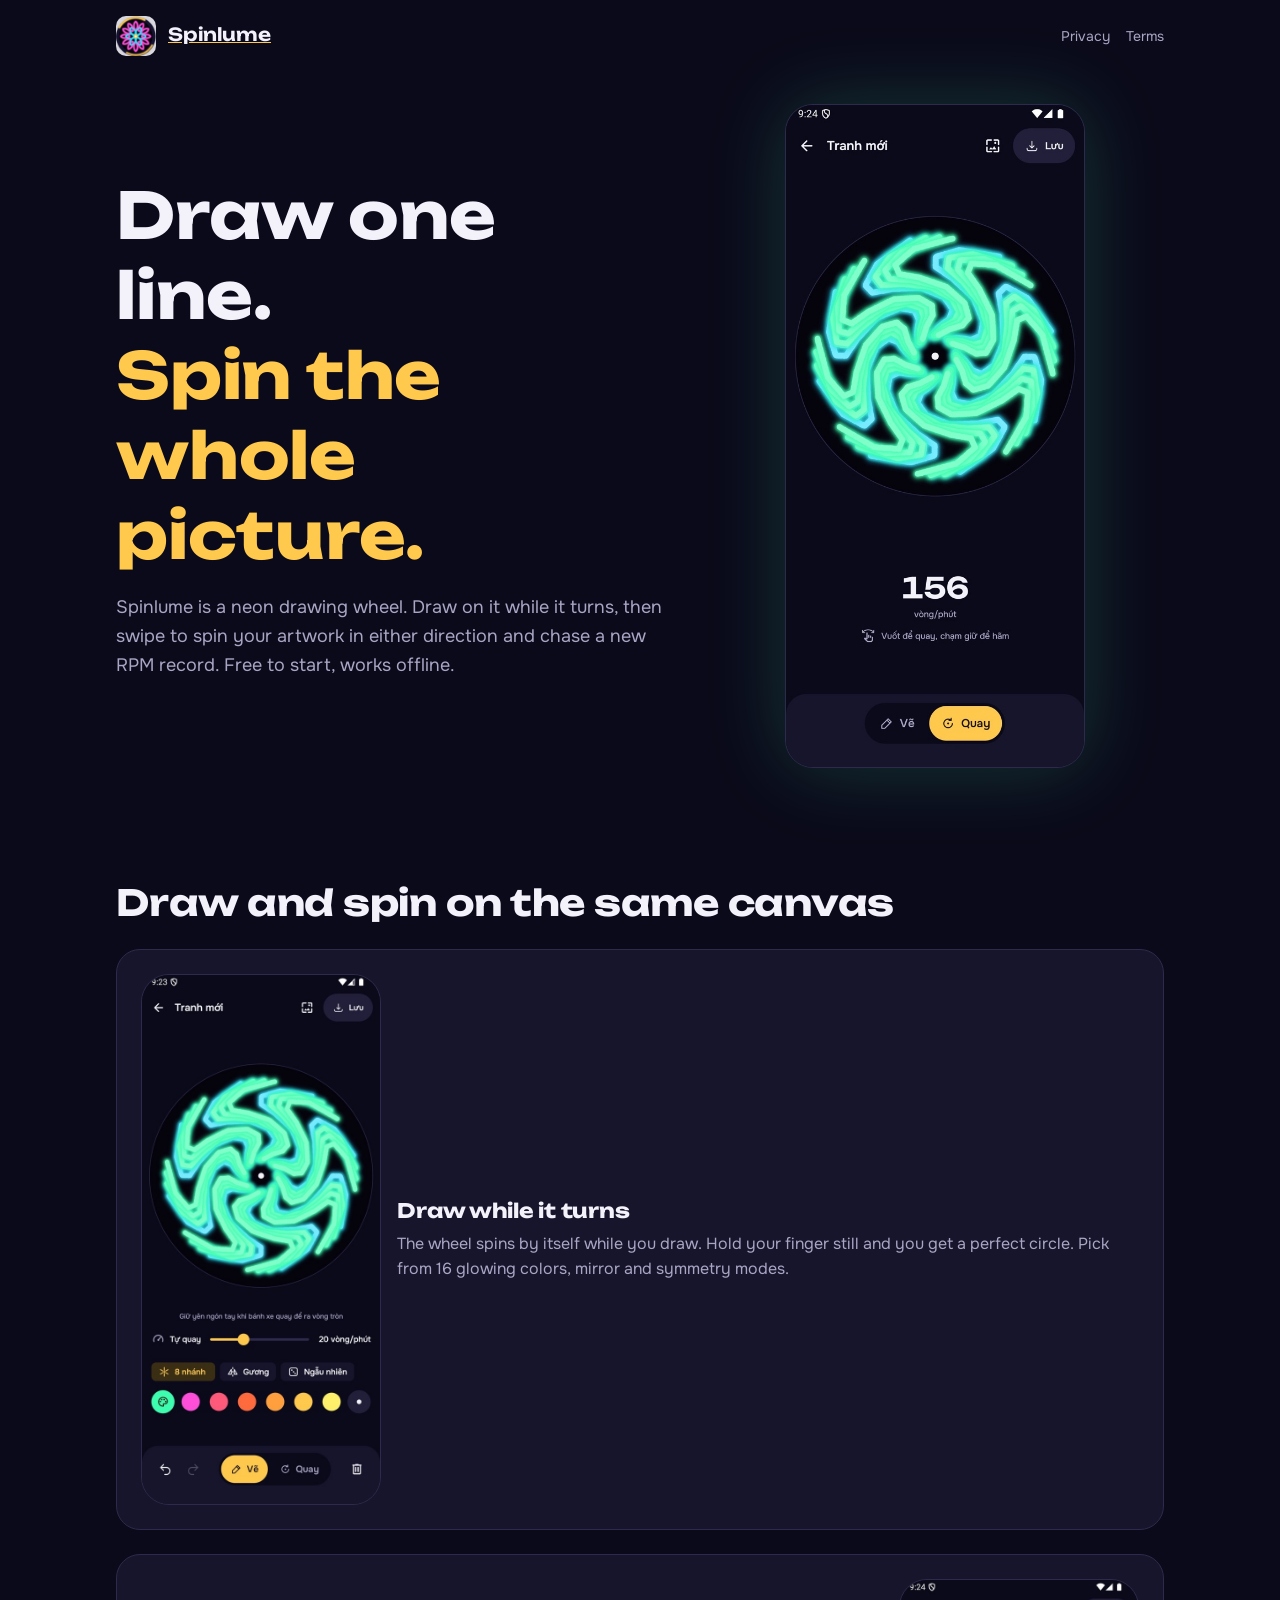
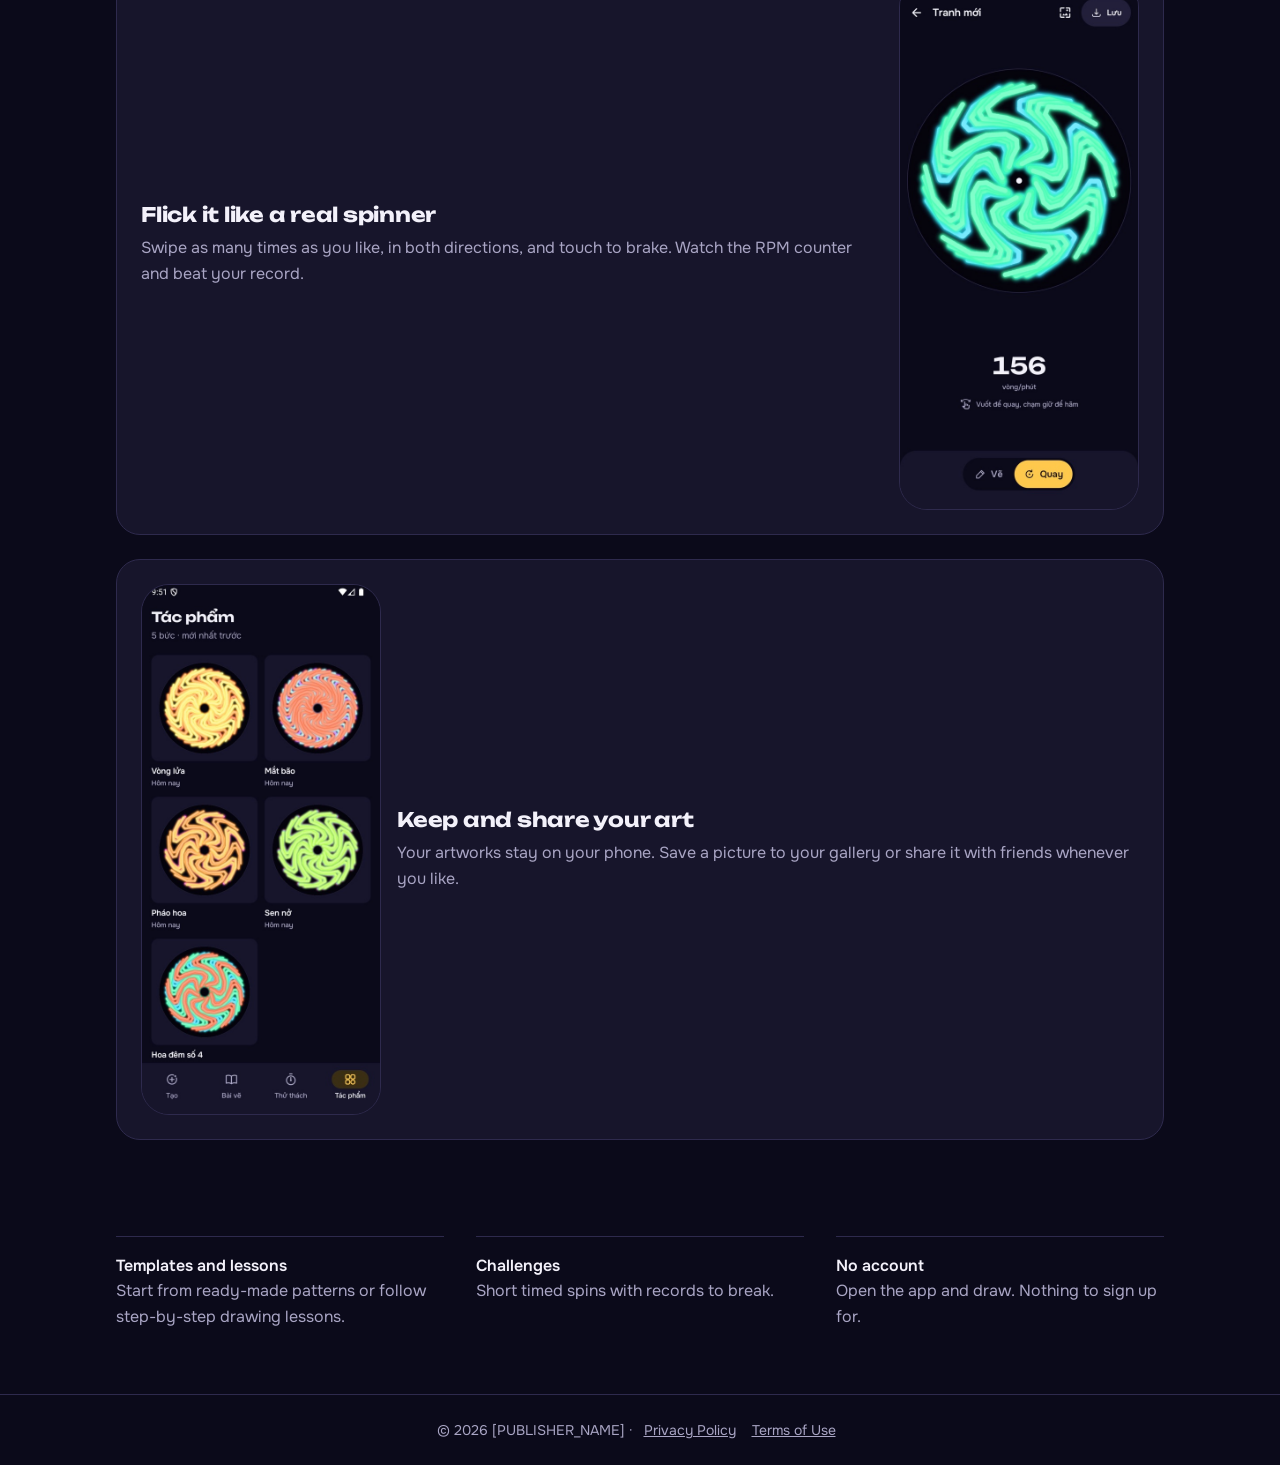
==== apps/com.mika.spinart/web/index.html @ 6a61b264 "Add Spinlume landing, privacy policy and terms pages" ====
<!doctype html><html lang="en"><head><meta charset="utf-8"><meta name="viewport" content="width=device-width,initial-scale=1"><link rel="icon" href="img/icon-192.png"><link rel="stylesheet" href="style.css"><title>Spinlume - Draw neon on a wheel, then spin it</title><meta name="description" content="Spinlume lets you draw glowing neon lines on a spinning wheel, then flick the whole artwork to spin it like a real fidget spinner. Works offline."></head><body><header class="top"><img src="img/icon-192.png" alt="" width="40" height="40"><a href="index.html"><b>Spinlume</b></a><nav><a href="privacy-policy.html">Privacy</a><a href="terms.html">Terms</a></nav></header>
<main>
<section class="hero"><div><h1>Draw one line.<br><span>Spin the whole picture.</span></h1><p>Spinlume is a neon drawing wheel. Draw on it while it turns, then swipe to spin your artwork in either direction and chase a new RPM record. Free to start, works offline.</p></div>
<img class="shot" src="img/studio-spin.jpg" width="540" height="1200" alt="A glowing green neon artwork spinning at 156 RPM in Spinlume"></section>
<section class="sec"><h2>Draw and spin on the same canvas</h2><div class="steps">
<div class="step"><img class="shot" src="img/studio-draw.jpg" width="540" height="1200" loading="lazy" alt="Drawing mode with brush colors, mirror and branch symmetry"><div><h3>Draw while it turns</h3><p>The wheel spins by itself while you draw. Hold your finger still and you get a perfect circle. Pick from 16 glowing colors, mirror and symmetry modes.</p></div></div>
<div class="step"><img class="shot" src="img/studio-spin.jpg" width="540" height="1200" loading="lazy" alt="Spin mode showing a live RPM counter"><div><h3>Flick it like a real spinner</h3><p>Swipe as many times as you like, in both directions, and touch to brake. Watch the RPM counter and beat your record.</p></div></div>
<div class="step"><img class="shot" src="img/gallery-grid.jpg" width="540" height="1200" loading="lazy" alt="Gallery of saved neon artworks"><div><h3>Keep and share your art</h3><p>Your artworks stay on your phone. Save a picture to your gallery or share it with friends whenever you like.</p></div></div>
</div></section>
<section class="sec"><ul class="facts"><li><b>Templates and lessons</b><br>Start from ready-made patterns or follow step-by-step drawing lessons.</li><li><b>Challenges</b><br>Short timed spins with records to break.</li><li><b>No account</b><br>Open the app and draw. Nothing to sign up for.</li></ul></section>
</main><footer>&copy; 2026 [PUBLISHER_NAME] &middot; <a href="privacy-policy.html">Privacy Policy</a><a href="terms.html">Terms of Use</a></footer></body></html>
---- apps/com.mika.spinart/web/style.css ----
@font-face{font-family:Unbounded;src:url(fonts/Unbounded-VF.ttf) format("truetype");font-weight:200 900;font-display:swap}
@font-face{font-family:Onest;src:url(fonts/Onest-400.ttf) format("truetype");font-weight:400;font-display:swap}
@font-face{font-family:Onest;src:url(fonts/Onest-600.ttf) format("truetype");font-weight:600;font-display:swap}
:root{--bg:#0B0A1A;--surface:#17152B;--surface-2:#221F3B;--line:#2E2A4D;--text:#F3F1FA;--muted:#A9A5C4;--primary:#FFC94D;--on-primary:#1A1306;--radius:16px}
*{box-sizing:border-box}
body{margin:0;background:var(--bg);color:var(--text);font:400 16px/1.6 Onest,sans-serif}
a{color:var(--primary)}
h1,h2,h3{font-family:Unbounded,Onest,sans-serif;letter-spacing:-.25px;line-height:1.25}
.wrap{max-width:720px;margin:0 auto;padding:24px 16px 48px}
.top{display:flex;align-items:center;gap:12px;padding:16px;max-width:1080px;margin:0 auto}
.top img{width:40px;height:40px;border-radius:10px}
.top b{font:600 18px Unbounded,sans-serif;color:var(--text);text-decoration:none}
.top nav{margin-left:auto;display:flex;gap:16px;font-size:14px}
.top nav a{color:var(--muted);text-decoration:none}
.doc h1{font-size:28px;margin:8px 0}
.doc h2{font-size:18px;margin:32px 0 8px}
.doc p,.doc li{color:var(--muted)}
.doc strong{color:var(--text)}
.doc table{width:100%;border-collapse:collapse;font-size:14px}
.doc th,.doc td{border:1px solid var(--line);padding:8px;text-align:left;vertical-align:top;color:var(--muted)}
.doc th{background:var(--surface);color:var(--text)}
.note{background:var(--surface);border:1px solid var(--line);border-radius:12px;padding:12px 16px;font-size:14px;color:var(--muted)}
footer{border-top:1px solid var(--line);padding:24px 16px;text-align:center;color:var(--muted);font-size:14px}
footer a{margin:0 8px;color:var(--muted)}
/* landing */
.hero{max-width:1080px;margin:0 auto;padding:32px 16px 64px;display:grid;gap:40px;align-items:center}
.hero h1{font-size:clamp(34px,8vw,64px);margin:0 0 16px;font-weight:700}
.hero h1 span{color:var(--primary)}
.hero p{color:var(--muted);font-size:18px;max-width:46ch}
.shot{border-radius:28px;border:1px solid var(--line);width:100%;height:auto;display:block;background:var(--surface)}
.hero .shot{max-width:300px;justify-self:center;box-shadow:0 0 80px rgba(61,255,176,.18)}
.sec{max-width:1080px;margin:0 auto;padding:48px 16px}
.sec h2{font-size:clamp(24px,5vw,36px);margin:0 0 24px}
.steps{display:grid;gap:24px}
.step{display:grid;gap:16px;align-items:center;background:var(--surface);border-radius:24px;padding:24px;border:1px solid var(--line)}
.step .shot{max-width:240px;justify-self:center}
.step h3{margin:0 0 8px;font-size:20px}
.step p{margin:0;color:var(--muted)}
.facts{display:grid;gap:12px;padding:0;list-style:none;margin:0}
.facts li{padding:16px 0;border-top:1px solid var(--line);color:var(--muted)}
.facts b{color:var(--text)}
@media(min-width:760px){.hero{grid-template-columns:1.2fr 1fr}.step{grid-template-columns:240px 1fr}.step:nth-child(even){grid-template-columns:1fr 240px}.step:nth-child(even) .shot{order:2}.facts{grid-template-columns:repeat(3,1fr);gap:32px}}
@media(prefers-reduced-motion:no-preference){.hero .shot{animation:fade .6s ease-out}@keyframes fade{from{opacity:0;transform:translateY(12px)}}}
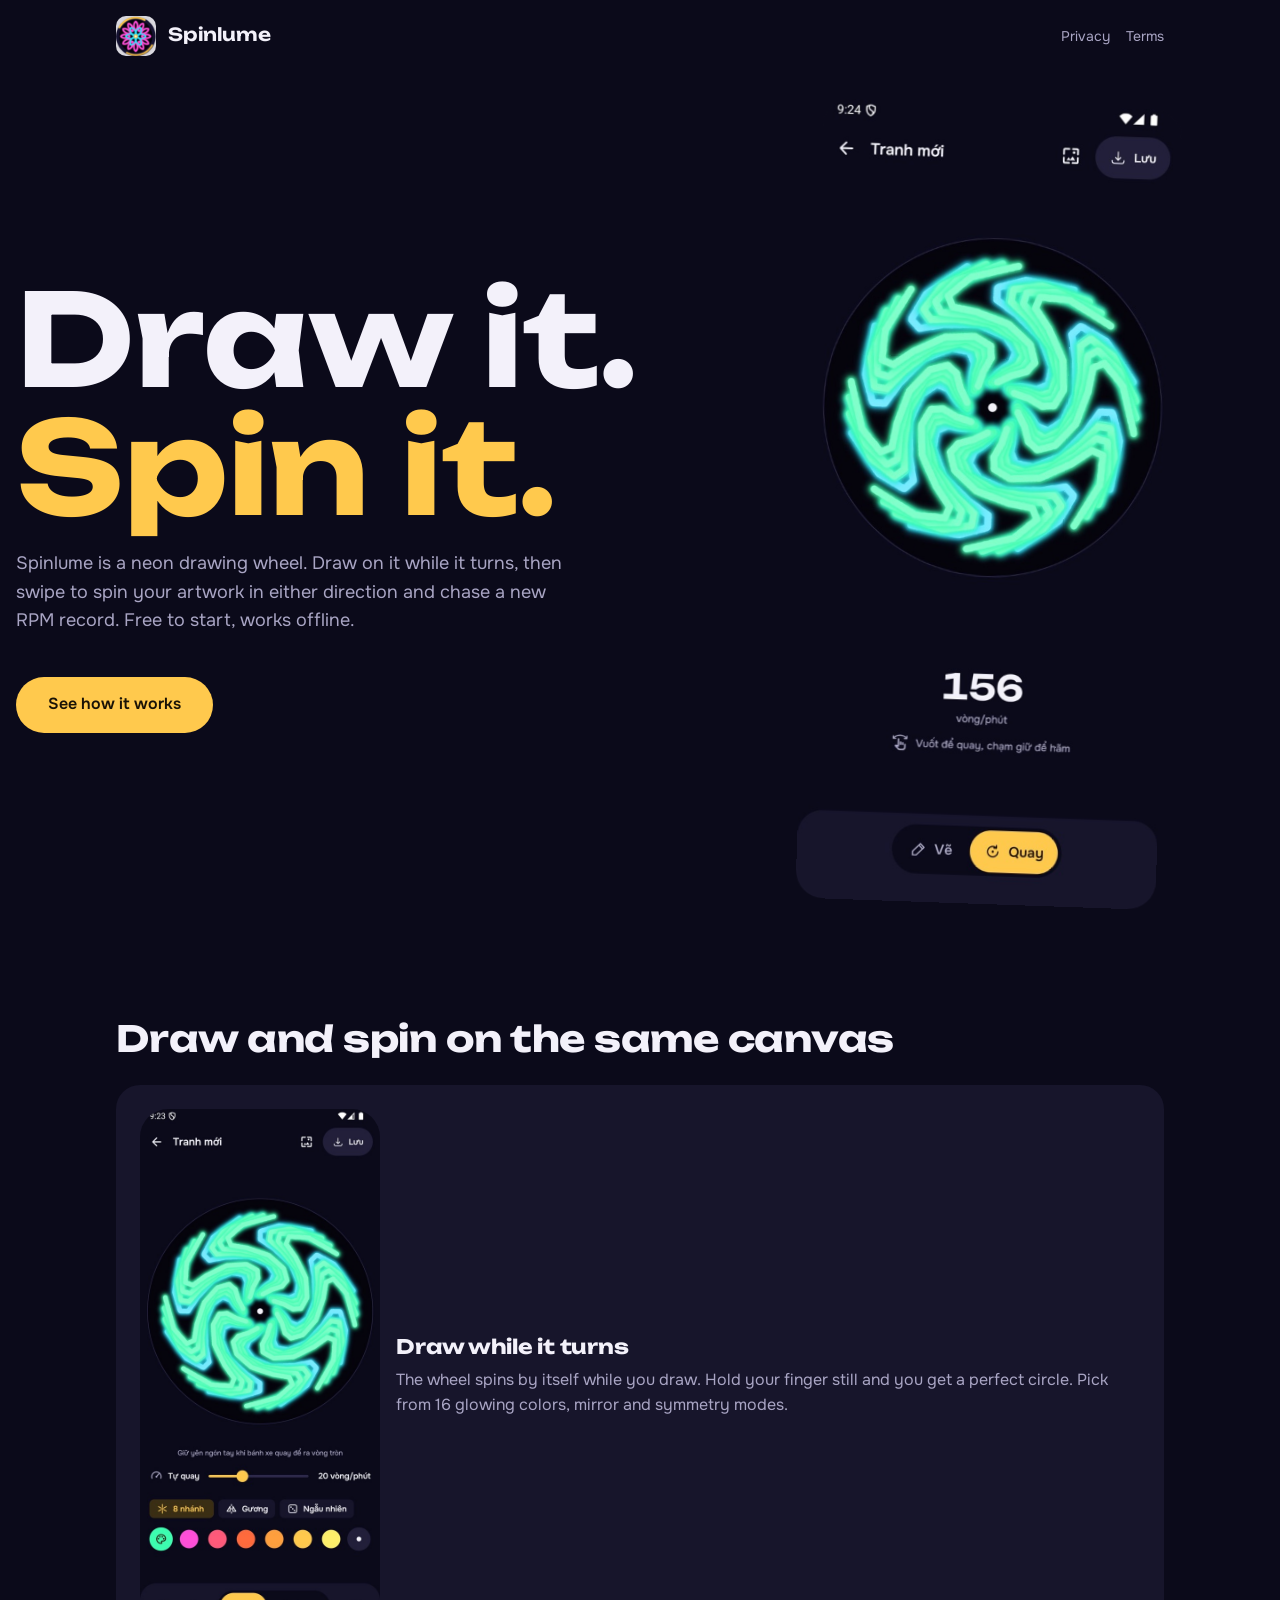
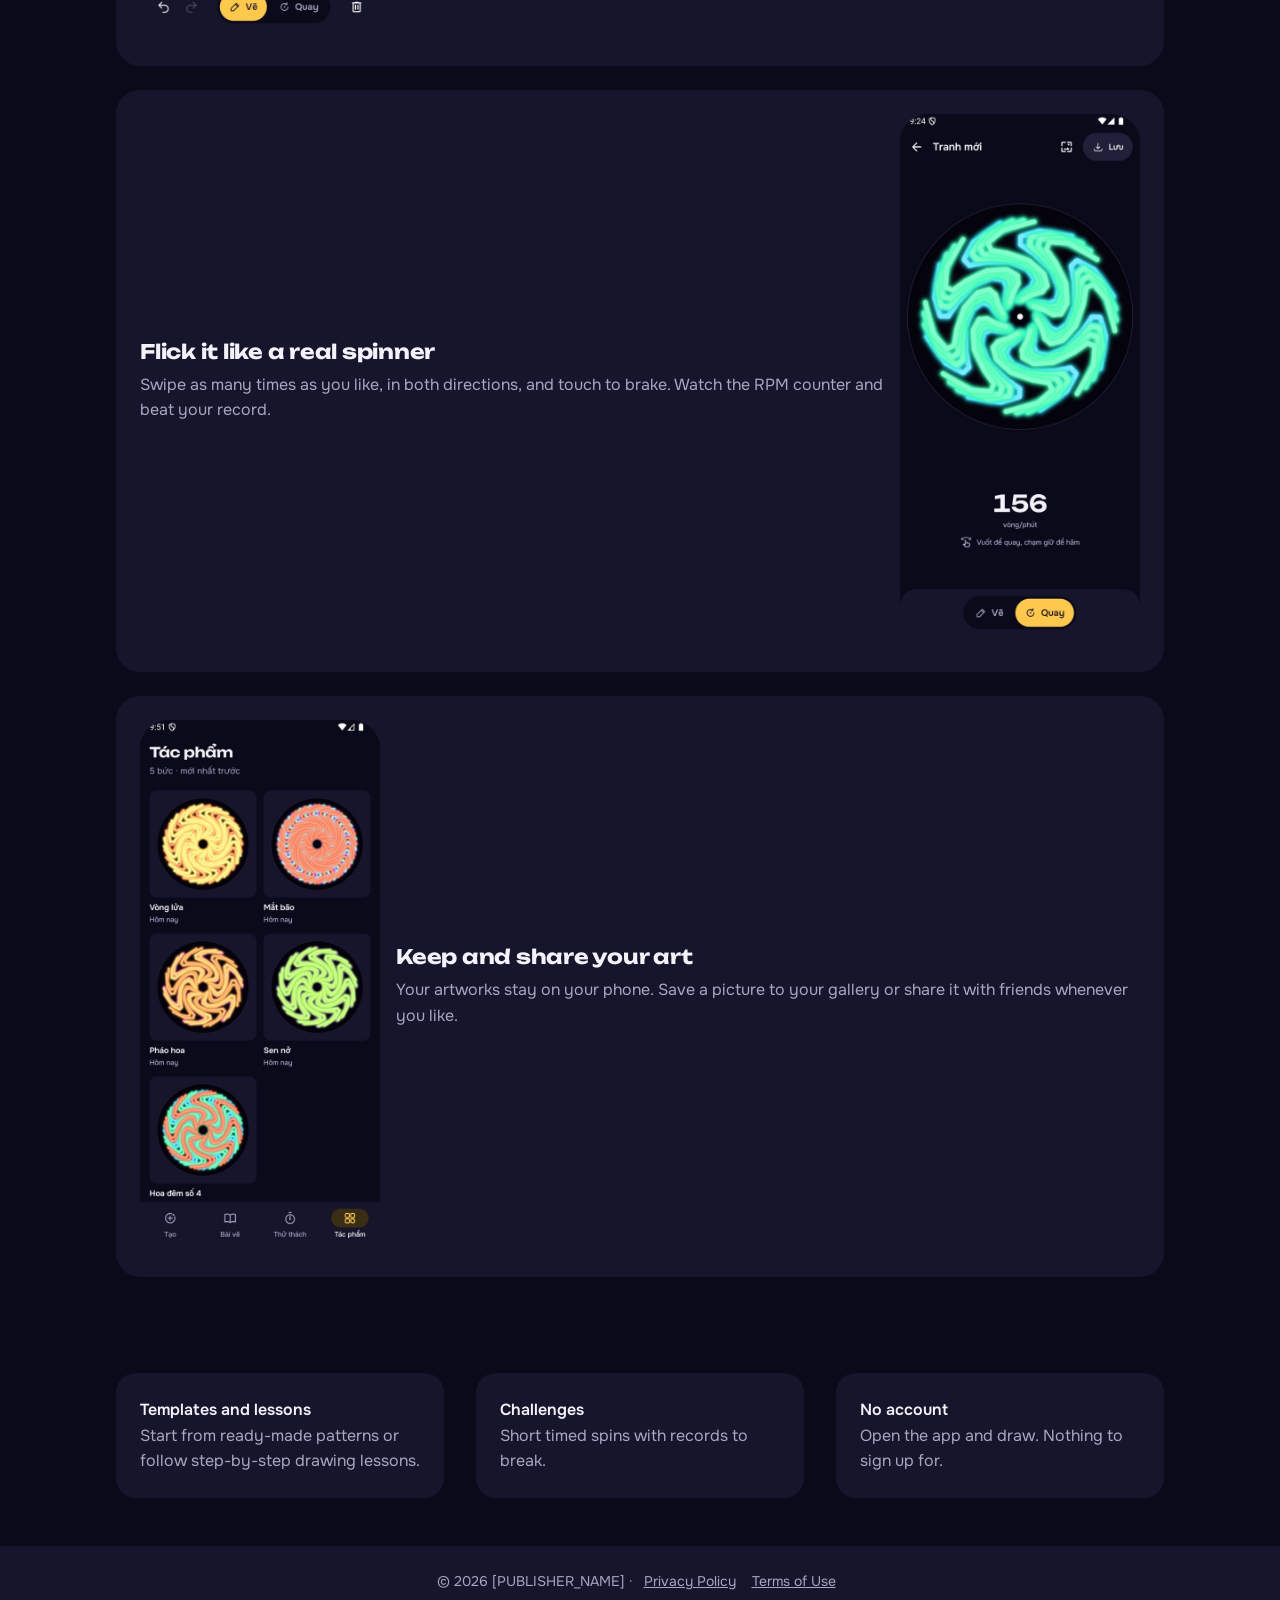
==== commit a37b273d: "Spinlume pages: full ad network and measurement disclosure in privacy policy, landing polish" ====
--- a/apps/com.mika.spinart/web/index.html
+++ b/apps/com.mika.spinart/web/index.html
@@ -1,8 +1,8 @@
 <!doctype html><html lang="en"><head><meta charset="utf-8"><meta name="viewport" content="width=device-width,initial-scale=1"><link rel="icon" href="img/icon-192.png"><link rel="stylesheet" href="style.css"><title>Spinlume - Draw neon on a wheel, then spin it</title><meta name="description" content="Spinlume lets you draw glowing neon lines on a spinning wheel, then flick the whole artwork to spin it like a real fidget spinner. Works offline."></head><body><header class="top"><img src="img/icon-192.png" alt="" width="40" height="40"><a href="index.html"><b>Spinlume</b></a><nav><a href="privacy-policy.html">Privacy</a><a href="terms.html">Terms</a></nav></header>
 <main>
-<section class="hero"><div><h1>Draw one line.<br><span>Spin the whole picture.</span></h1><p>Spinlume is a neon drawing wheel. Draw on it while it turns, then swipe to spin your artwork in either direction and chase a new RPM record. Free to start, works offline.</p></div>
+<section class="hero"><div><h1>Draw it.<br><span>Spin it.</span></h1><p>Spinlume is a neon drawing wheel. Draw on it while it turns, then swipe to spin your artwork in either direction and chase a new RPM record. Free to start, works offline.</p><a class="btn" href="#how">See how it works</a></div>
 <img class="shot" src="img/studio-spin.jpg" width="540" height="1200" alt="A glowing green neon artwork spinning at 156 RPM in Spinlume"></section>
-<section class="sec"><h2>Draw and spin on the same canvas</h2><div class="steps">
+<section class="sec" id="how"><h2>Draw and spin on the same canvas</h2><div class="steps">
 <div class="step"><img class="shot" src="img/studio-draw.jpg" width="540" height="1200" loading="lazy" alt="Drawing mode with brush colors, mirror and branch symmetry"><div><h3>Draw while it turns</h3><p>The wheel spins by itself while you draw. Hold your finger still and you get a perfect circle. Pick from 16 glowing colors, mirror and symmetry modes.</p></div></div>
 <div class="step"><img class="shot" src="img/studio-spin.jpg" width="540" height="1200" loading="lazy" alt="Spin mode showing a live RPM counter"><div><h3>Flick it like a real spinner</h3><p>Swipe as many times as you like, in both directions, and touch to brake. Watch the RPM counter and beat your record.</p></div></div>
 <div class="step"><img class="shot" src="img/gallery-grid.jpg" width="540" height="1200" loading="lazy" alt="Gallery of saved neon artworks"><div><h3>Keep and share your art</h3><p>Your artworks stay on your phone. Save a picture to your gallery or share it with friends whenever you like.</p></div></div>
--- a/apps/com.mika.spinart/web/style.css
+++ b/apps/com.mika.spinart/web/style.css
@@ -8,7 +8,7 @@
 h1,h2,h3{font-family:Unbounded,Onest,sans-serif;letter-spacing:-.25px;line-height:1.25}
 .wrap{max-width:720px;margin:0 auto;padding:24px 16px 48px}
 .top{display:flex;align-items:center;gap:12px;padding:16px;max-width:1080px;margin:0 auto}
-.top img{width:40px;height:40px;border-radius:10px}
+.top a{text-decoration:none}.top img{width:40px;height:40px;border-radius:10px}
 .top b{font:600 18px Unbounded,sans-serif;color:var(--text);text-decoration:none}
 .top nav{margin-left:auto;display:flex;gap:16px;font-size:14px}
 .top nav a{color:var(--muted);text-decoration:none}
@@ -19,25 +19,29 @@
 .doc table{width:100%;border-collapse:collapse;font-size:14px}
 .doc th,.doc td{border:1px solid var(--line);padding:8px;text-align:left;vertical-align:top;color:var(--muted)}
 .doc th{background:var(--surface);color:var(--text)}
-.note{background:var(--surface);border:1px solid var(--line);border-radius:12px;padding:12px 16px;font-size:14px;color:var(--muted)}
-footer{border-top:1px solid var(--line);padding:24px 16px;text-align:center;color:var(--muted);font-size:14px}
+.note{background:var(--surface);border-radius:12px;padding:12px 16px;font-size:14px;color:var(--muted)}
+footer{background:var(--surface);padding:24px 16px;text-align:center;color:var(--muted);font-size:14px}
 footer a{margin:0 8px;color:var(--muted)}
 /* landing */
-.hero{max-width:1080px;margin:0 auto;padding:32px 16px 64px;display:grid;gap:40px;align-items:center}
-.hero h1{font-size:clamp(34px,8vw,64px);margin:0 0 16px;font-weight:700}
+.hero{max-width:1280px;margin:0 auto;padding:32px 16px 64px;display:grid;gap:40px;align-items:center}
+.hero h1{font-size:clamp(44px,12vw,128px);line-height:1;margin:0 0 16px;font-weight:700}
 .hero h1 span{color:var(--primary)}
 .hero p{color:var(--muted);font-size:18px;max-width:46ch}
-.shot{border-radius:28px;border:1px solid var(--line);width:100%;height:auto;display:block;background:var(--surface)}
-.hero .shot{max-width:300px;justify-self:center;box-shadow:0 0 80px rgba(61,255,176,.18)}
+.shot{border-radius:28px;width:100%;height:auto;display:block;background:var(--surface)}
+.hero .shot{max-width:360px;justify-self:center}
 .sec{max-width:1080px;margin:0 auto;padding:48px 16px}
 .sec h2{font-size:clamp(24px,5vw,36px);margin:0 0 24px}
 .steps{display:grid;gap:24px}
-.step{display:grid;gap:16px;align-items:center;background:var(--surface);border-radius:24px;padding:24px;border:1px solid var(--line)}
+.step{display:grid;gap:16px;align-items:center;background:var(--surface);border-radius:24px;padding:24px}
 .step .shot{max-width:240px;justify-self:center}
 .step h3{margin:0 0 8px;font-size:20px}
 .step p{margin:0;color:var(--muted)}
 .facts{display:grid;gap:12px;padding:0;list-style:none;margin:0}
-.facts li{padding:16px 0;border-top:1px solid var(--line);color:var(--muted)}
+.facts li{padding:24px;background:var(--surface);border-radius:20px;color:var(--muted)}
 .facts b{color:var(--text)}
-@media(min-width:760px){.hero{grid-template-columns:1.2fr 1fr}.step{grid-template-columns:240px 1fr}.step:nth-child(even){grid-template-columns:1fr 240px}.step:nth-child(even) .shot{order:2}.facts{grid-template-columns:repeat(3,1fr);gap:32px}}
-@media(prefers-reduced-motion:no-preference){.hero .shot{animation:fade .6s ease-out}@keyframes fade{from{opacity:0;transform:translateY(12px)}}}
+@media(min-width:1000px){.hero{grid-template-columns:1.2fr 1fr}}@media(min-width:760px){.step{grid-template-columns:240px 1fr}.step:nth-child(even){grid-template-columns:1fr 240px}.step:nth-child(even) .shot{order:2}.facts{grid-template-columns:repeat(3,1fr);gap:32px}}
+.btn{display:inline-block;margin-top:24px;min-height:56px;padding:16px 32px;border-radius:999px;background:var(--primary);color:var(--on-primary);font:600 16px Onest,sans-serif;text-decoration:none;transition:transform .12s}
+.btn:active{transform:scale(.96)}
+@media(prefers-reduced-motion:no-preference){.hero h1,.hero p,.btn,.hero .shot{animation:rise .6s cubic-bezier(.2,0,0,1) both}.hero p{animation-delay:.1s}.btn{animation-delay:.2s}.hero .shot{animation-name:rise,sway;animation-duration:.6s,6s;animation-delay:.1s,.7s;animation-iteration-count:1,infinite;animation-direction:normal,alternate;animation-timing-function:cubic-bezier(.2,0,0,1),ease-in-out}
+.step,.facts li{animation:rise both linear;animation-timeline:view();animation-range:entry 0% entry 40%}
+@keyframes rise{from{opacity:0;transform:translateY(24px)}}@keyframes sway{from{transform:rotate(-2deg)}to{transform:rotate(2deg)}}}
